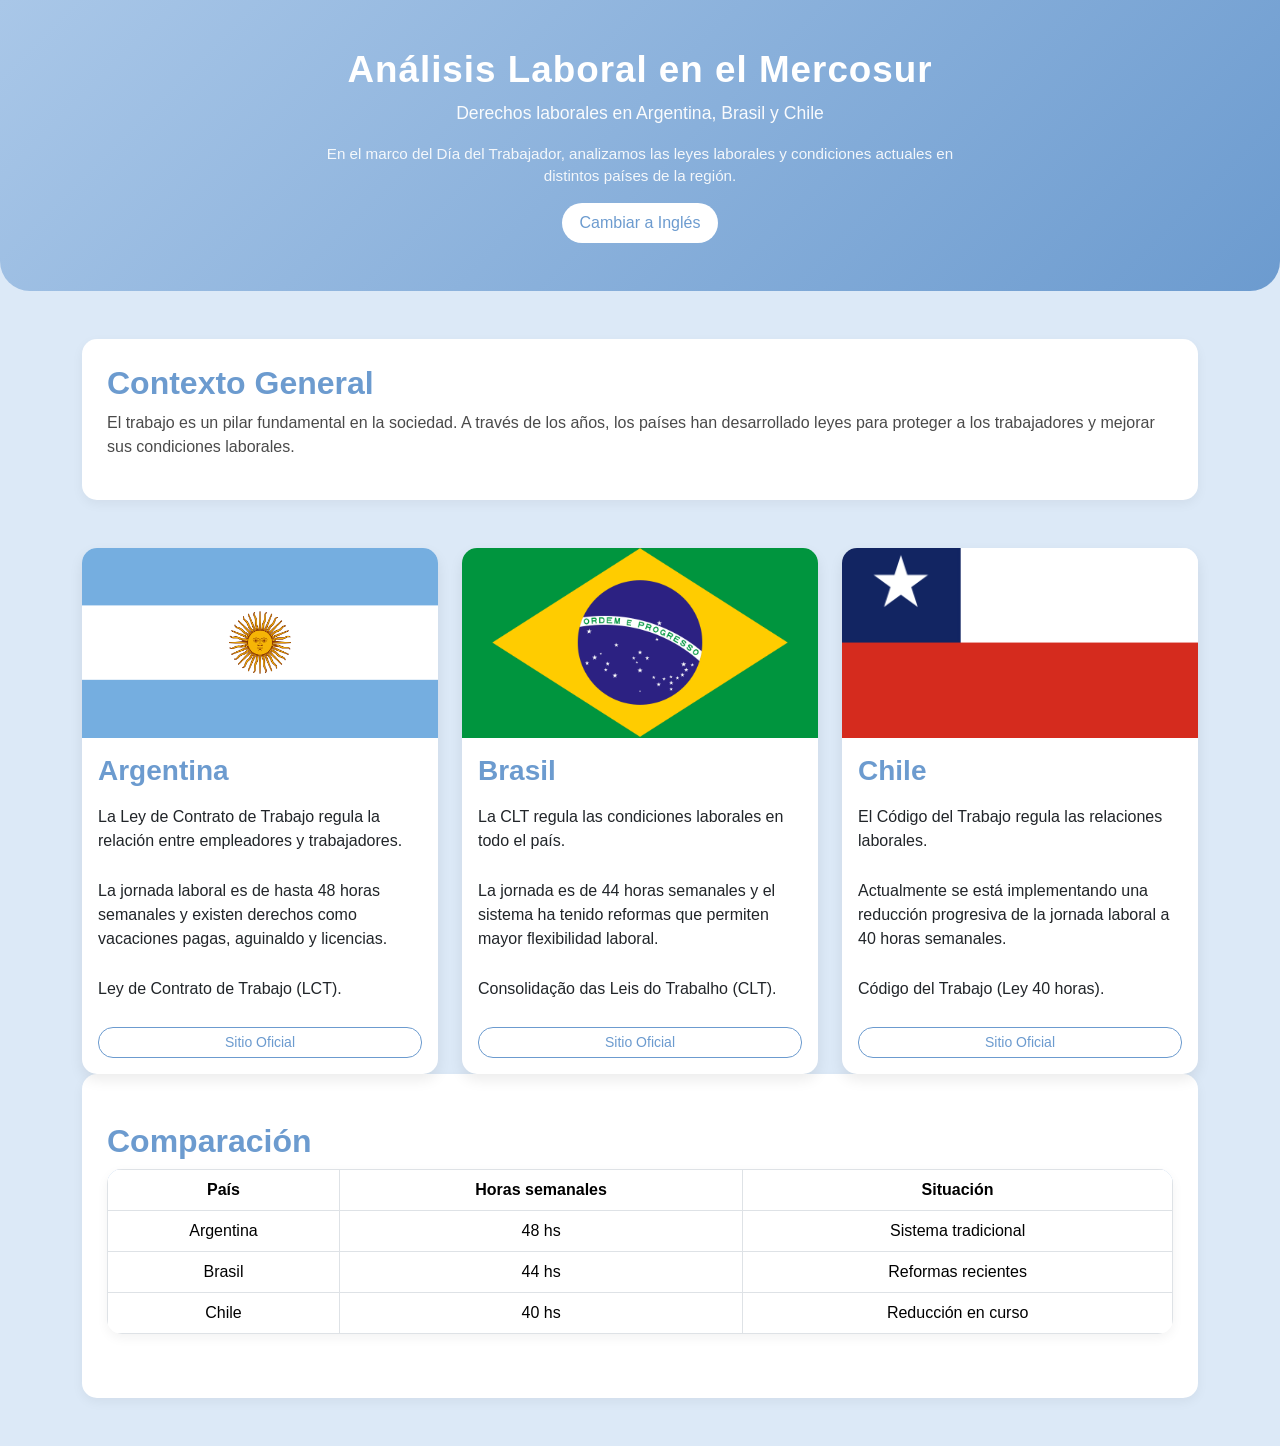
==== index.html @ 26a4cf83 "Modificación Xio_boton para cambiar idioma y nuevo estilo" ====
<!DOCTYPE html>
<html lang="es">
<head>
    <meta charset="UTF-8">
    <meta name="viewport" content="width=device-width, initial-scale=1.0">
    <title>Comparativa Laboral Mercosur</title>
    <link href="https://cdn.jsdelivr.net/npm/bootstrap@5.3.0/dist/css/bootstrap.min.css" rel="stylesheet">
    <link rel="stylesheet" href="style.css">
</head>
<body>

<header class="text-center p-5 bg-light">
    <h1 id="titulo">Análisis Laboral en el Mercosur</h1>
    <p id="subtitulo">Derechos laborales en Argentina, Brasil y Chile</p>
    <p id="intro">
        En el marco del Día del Trabajador, analizamos las leyes laborales y condiciones actuales en distintos países de la región.
    </p>

    <button class="btn btn-dark" onclick="cambiarIdioma()">Cambiar a Inglés</button>
</header>

<main class="container py-5">
    <section class="mb-5">
        <h2 id="contextoTitulo">Contexto General</h2>
        <p id="contextoTexto">
            El trabajo es un pilar fundamental en la sociedad. A través de los años, los países han desarrollado leyes para proteger a los trabajadores y mejorar sus condiciones laborales.
        </p>
    </section>
    <div class="row g-4">
        <div class="col-md-4">
            <div class="card">
                <img src="imagenes/Argentina.png" class="card-img-top" alt="Argentina">
                <div class="card-body">
                    <h3 id="argTitulo">Argentina</h3>
                    <p id="argTexto">
                        La Ley de Contrato de Trabajo regula la relación entre empleadores y trabajadores.
                    </p>
                    <p id="argExtra">
                        La jornada laboral es de hasta 48 horas semanales y existen derechos como vacaciones pagas, aguinaldo y licencias.
                    </p>
                     <p>Ley de Contrato de Trabajo (LCT).</p>
                     <a href="https://www.argentina.gob.ar/trabajo" target="_blank" class="btn btn-sm btn-outline-primary mt-auto">Sitio Oficial</a>
                </div>
            </div>
        </div>
        <div class="col-md-4">
            <div class="card">
                <img src="imagenes/Brasil.png" class="card-img-top" alt="Brasil">
                <div class="card-body">
                    <h3 id="braTitulo">Brasil</h3>
                    <p id="braTexto">
                        La CLT regula las condiciones laborales en todo el país.
                    </p>
                    <p id="braExtra">
                        La jornada es de 44 horas semanales y el sistema ha tenido reformas que permiten mayor flexibilidad laboral.
                    </p>
                    <p>Consolidação das Leis do Trabalho (CLT).</p>
                <a href="https://www.gov.br/trabalho-e-emprego" target="_blank" class="btn btn-sm btn-outline-primary mt-auto">Sitio Oficial</a>
                </div>
            </div>
        </div>
        <div class="col-md-4">
            <div class="card">
                <img src="imagenes/Chile.png" class="card-img-top" alt="Chile">
                <div class="card-body">
                    <h3 id="chiTitulo">Chile</h3>
                    <p id="chiTexto">
                        El Código del Trabajo regula las relaciones laborales.
                    </p>
                    <p id="chiExtra">
                        Actualmente se está implementando una reducción progresiva de la jornada laboral a 40 horas semanales.
                    </p>
                    <p>Código del Trabajo (Ley 40 horas).</p>
                <a href="https://www.dt.gob.cl" target="_blank" class="btn btn-sm btn-outline-primary mt-auto">Sitio Oficial</a>
                </div>
            </div>
        </div>

    </div>
    <section class="py-5">
        <h2 id="tablaTitulo">Comparación</h2>
        <table class="table table-bordered">
            <thead>
                <tr>
                    <th id="thPais">País</th>
                    <th id="thHoras">Horas semanales</th>
                    <th id="thEstado">Situación</th>
                </tr>
            </thead>
            <tbody>
                <tr>
                    <td>Argentina</td>
                    <td>48 hs</td>
                    <td id="argEstado">Sistema tradicional</td>
                </tr>
                <tr>
                    <td>Brasil</td>
                    <td>44 hs</td>
                    <td id="braEstado">Reformas recientes</td>
                </tr>
                <tr>
                    <td>Chile</td>
                    <td>40 hs</td>
                    <td id="chiEstado">Reducción en curso</td>
                </tr>
            </tbody>
        </table>
    </section>

</main>

<script>
let idioma = "es";

function cambiarIdioma() {

    if (idioma === "es") {

        document.getElementById("titulo").innerText = "Labor Analysis in Mercosur";
        document.getElementById("subtitulo").innerText = "Labor rights in Argentina, Brazil and Chile";
        document.getElementById("intro").innerText = "On Workers' Day, we analyze labor laws in the region.";

        document.getElementById("contextoTitulo").innerText = "General Context";
        document.getElementById("contextoTexto").innerText = "Work is a fundamental part of society. Countries have developed laws to protect workers.";

        document.getElementById("argTexto").innerText = "Labor Contract Law regulates employment.";
        document.getElementById("argExtra").innerText = "Workweek up to 48 hours with paid vacations and bonuses.";

        document.getElementById("braTexto").innerText = "CLT regulates labor conditions.";
        document.getElementById("braExtra").innerText = "44-hour workweek with flexible reforms.";

        document.getElementById("chiTexto").innerText = "Labor Code regulates employment.";
        document.getElementById("chiExtra").innerText = "Reduction to 40 hours is in progress.";

        document.getElementById("tablaTitulo").innerText = "Comparison";
        document.getElementById("thPais").innerText = "Country";
        document.getElementById("thHoras").innerText = "Weekly hours";
        document.getElementById("thEstado").innerText = "Status";

        document.getElementById("argEstado").innerText = "Traditional system";
        document.getElementById("braEstado").innerText = "Recent reforms";
        document.getElementById("chiEstado").innerText = "Reduction in progress";

        idioma = "en";

    } else {
        location.reload();
    }
}
</script>

</body>
</html>
---- style.css ----
:root {
    --azul-principal: #6c9bcf;
    --azul-claro: #a9c7e8;
    --celeste-suave: #dce9f7;
    --blanco: #ffffff;
    --gris-texto: #4a4a4a;
}

body {
    font-family: 'Segoe UI', Tahoma, Geneva, Verdana, sans-serif;
    background-color: var(--celeste-suave);
    color: var(--gris-texto);
}
header {
    background: linear-gradient(135deg, var(--azul-claro), var(--azul-principal));
    color: white;
    border-bottom-left-radius: 30px;
    border-bottom-right-radius: 30px;
    padding-bottom: 40px;
}

#titulo {
    font-weight: 600;
    font-size: 2.3rem;
    letter-spacing: 1px;
}

#subtitulo {
    font-size: 1.1rem;
    opacity: 0.95;
}

#intro {
    max-width: 650px;
    margin: 0 auto;
    font-size: 0.95rem;
    opacity: 0.9;
}

/* BOTÓN */
button.btn-dark {
    margin-top: 15px;
    border-radius: 20px;
    padding: 8px 18px;
    background-color: white;
    color: var(--azul-principal);
    border: none;
    font-weight: 500;
    transition: all 0.3s ease;
}

button.btn-dark:hover {
    background-color: var(--celeste-suave);
    transform: scale(1.03);
}

section {
    background-color: var(--blanco);
    padding: 25px;
    border-radius: 15px;
    box-shadow: 0 4px 12px rgba(0,0,0,0.05);
}

section h2 {
    color: var(--azul-principal);
    font-weight: 600;
}
.card {
    border: none;
    border-radius: 15px;
    background-color: var(--blanco);
    box-shadow: 0 6px 14px rgba(0,0,0,0.08);
    transition: all 0.3s ease;
    height: 100%;
}

.card:hover {
    transform: translateY(-6px);
    box-shadow: 0 10px 18px rgba(0,0,0,0.12);
}

.card-img-top {
    height: 190px;
    object-fit: cover;
    border-top-left-radius: 15px;
    border-top-right-radius: 15px;
}

.card-body {
    display: flex;
    flex-direction: column;
    gap: 10px;
}

.card h3 {
    color: var(--azul-principal);
    font-weight: 600;
}

.card .btn {
    border-radius: 15px;
    border-color: var(--azul-principal);
    color: var(--azul-principal);
    transition: 0.3s;
}

.card .btn:hover {
    background-color: var(--azul-claro);
    color: white;
}

table {
    background-color: var(--blanco);
    border-radius: 15px;
    overflow: hidden;
    box-shadow: 0 4px 12px rgba(0,0,0,0.05);
}

thead {
    background-color: var(--azul-claro);
    color: white;
}

th, td {
    text-align: center;
    padding: 12px;
}

tbody tr:nth-child(even) {
    background-color: #f4f8fd;
}

tbody tr:hover {
    background-color: #e8f1fb;
}

@media (max-width: 768px) {
    #titulo {
        font-size: 1.8rem;
    }

    .card-img-top {
        height: 150px;
    }
}
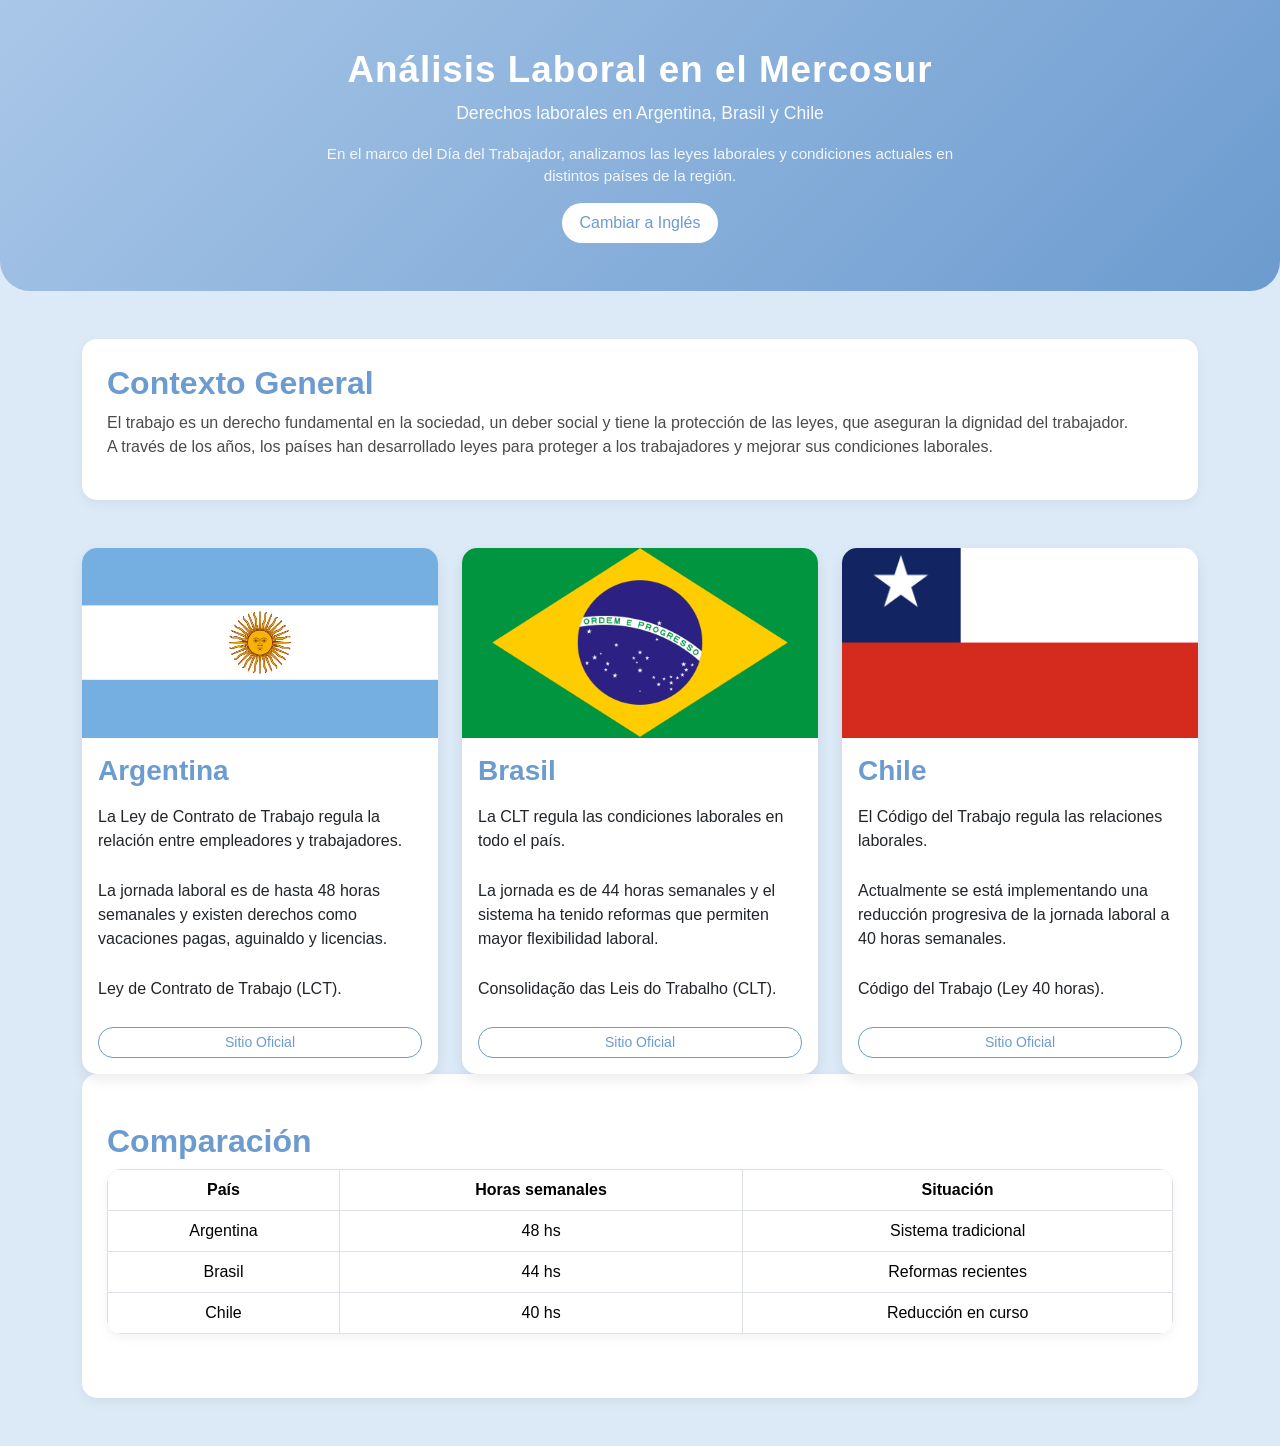
==== commit e692b9e0: "Modificación Contexto cambiado" ====
--- a/index.html
+++ b/index.html
@@ -23,7 +23,7 @@
     <section class="mb-5">
         <h2 id="contextoTitulo">Contexto General</h2>
         <p id="contextoTexto">
-            El trabajo es un pilar fundamental en la sociedad. A través de los años, los países han desarrollado leyes para proteger a los trabajadores y mejorar sus condiciones laborales.
+            El trabajo es un derecho fundamental en la sociedad, un deber social y tiene la protección de las leyes, que aseguran la dignidad del trabajador. <br> A través de los años, los países han desarrollado leyes para proteger a los trabajadores y mejorar sus condiciones laborales.
         </p>
     </section>
     <div class="row g-4">
@@ -121,7 +121,7 @@
         document.getElementById("intro").innerText = "On Workers' Day, we analyze labor laws in the region.";
 
         document.getElementById("contextoTitulo").innerText = "General Context";
-        document.getElementById("contextoTexto").innerText = "Work is a fundamental part of society. Countries have developed laws to protect workers.";
+        document.getElementById("contextoTexto").innerText = "Work is a fundamental right in society, a social duty and has the protection of the laws, which ensure the dignity of the worker. Work is a fundamental part of society. Over the years, countries have developed laws to protect workers and improve their working conditions.";
 
         document.getElementById("argTexto").innerText = "Labor Contract Law regulates employment.";
         document.getElementById("argExtra").innerText = "Workweek up to 48 hours with paid vacations and bonuses.";
